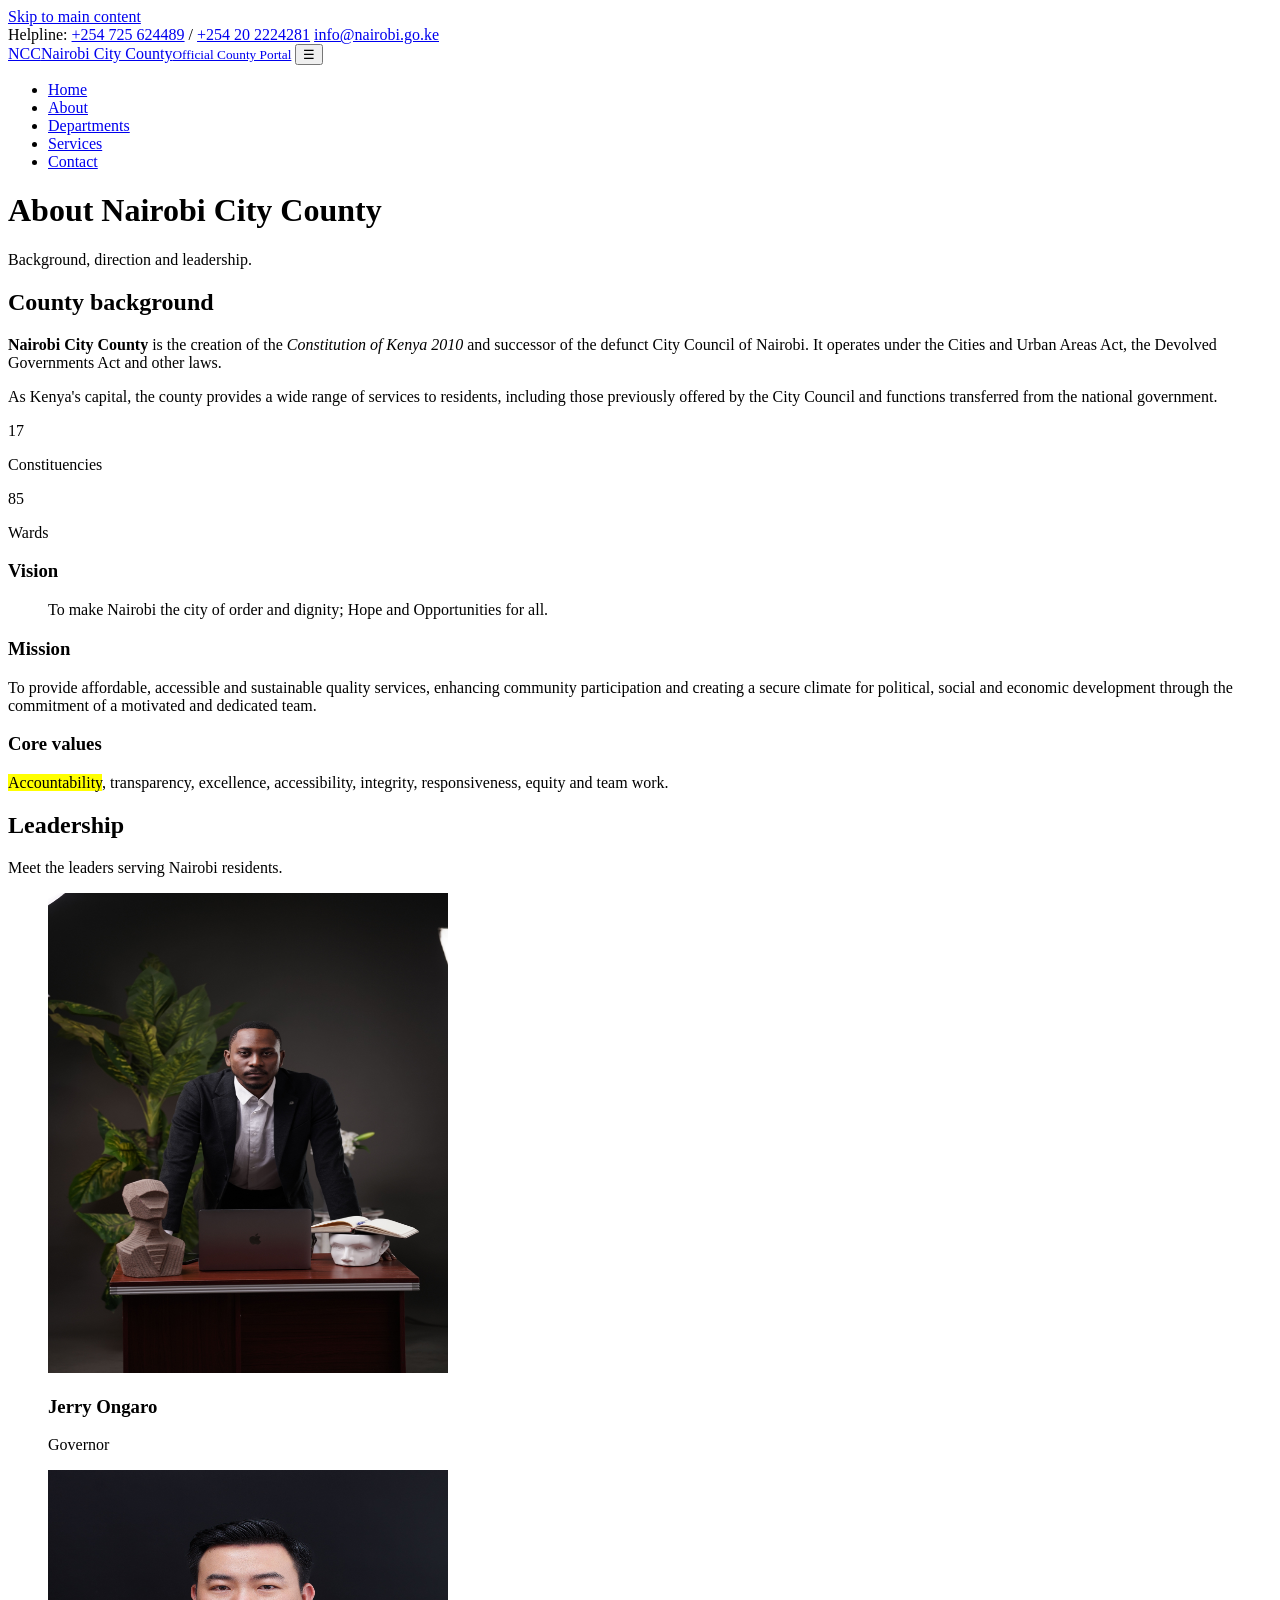
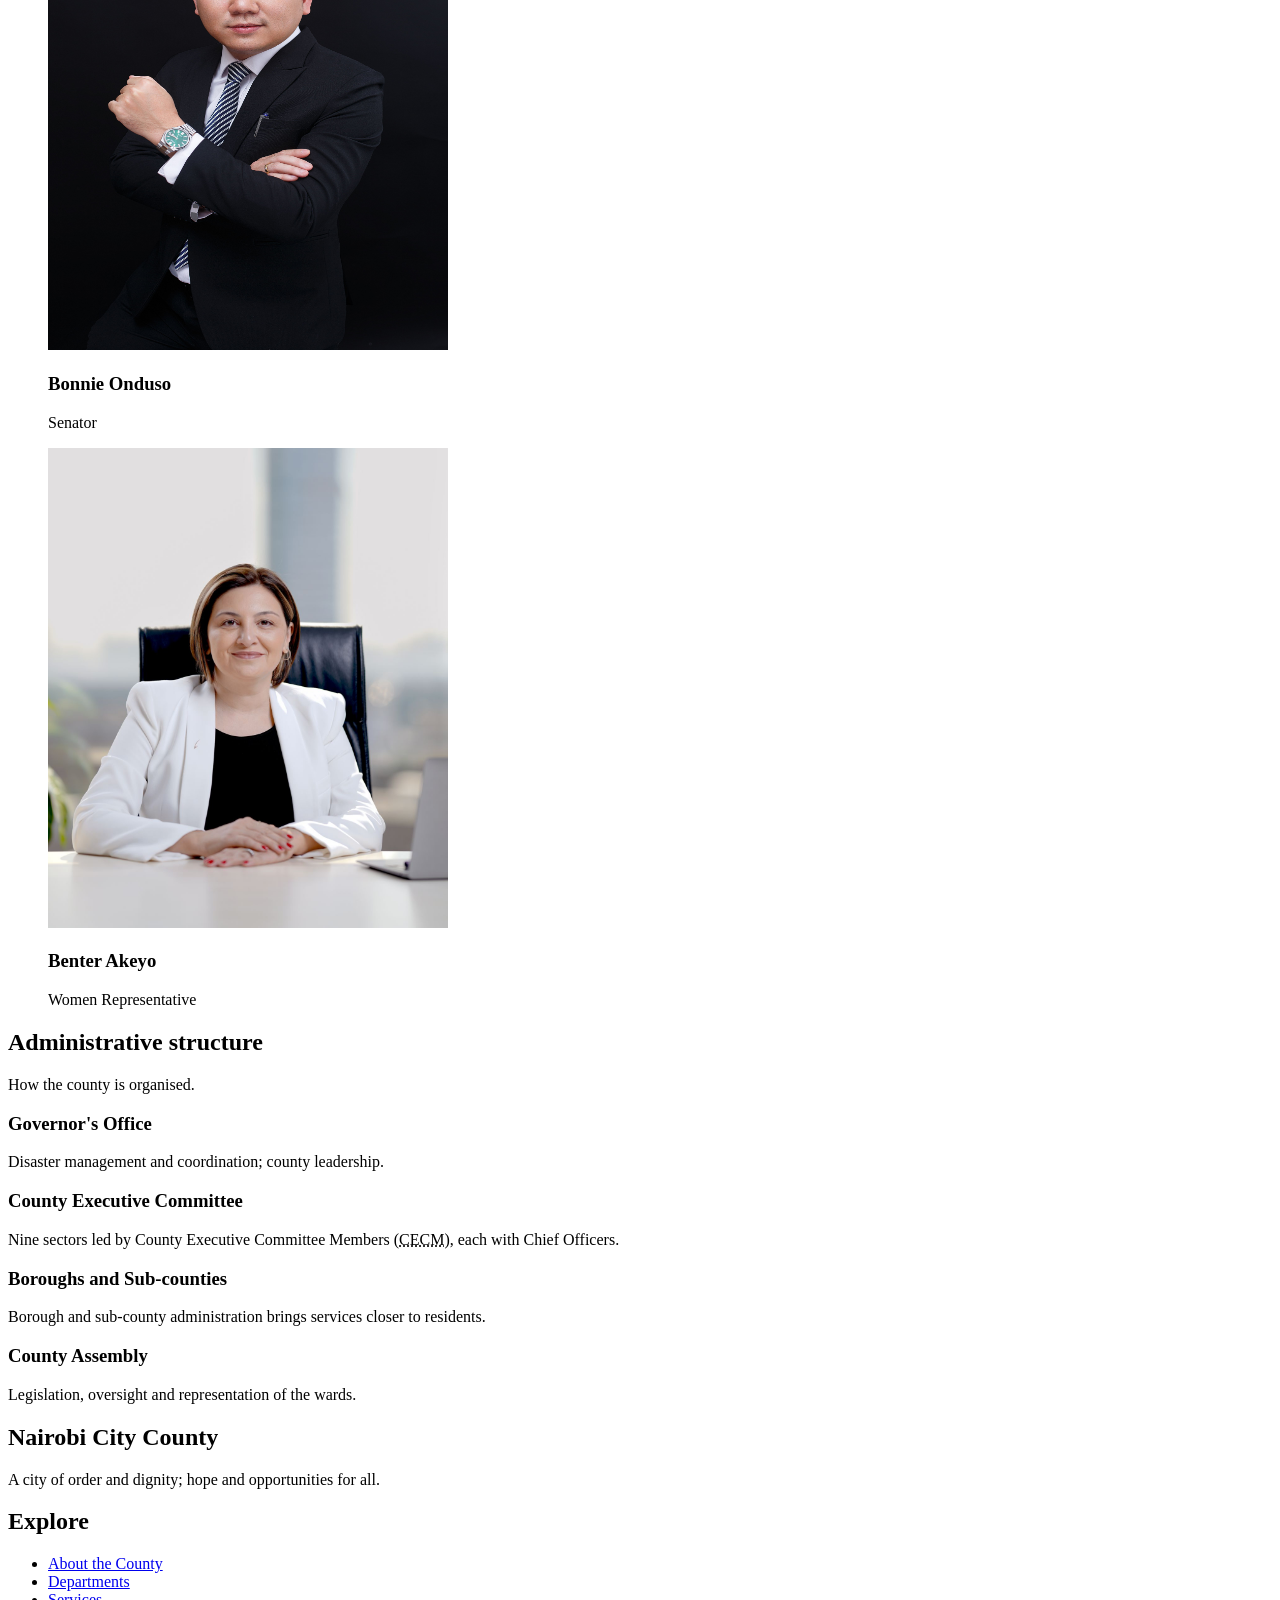
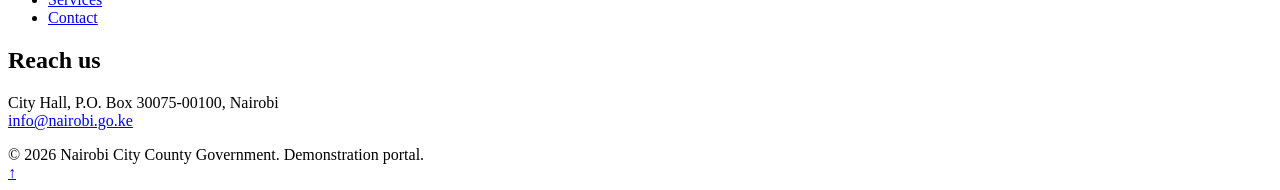
==== about.html @ bbeefb04 "initial commit" ====
<!DOCTYPE html>
<html lang="en">
<head>
  <meta charset="utf-8">
  <meta name="viewport" content="width=device-width,initial-scale=1">
  <title>About | Nairobi City County</title>
  <meta name="description" content="Background, vision, mission, leadership and administrative structure of Nairobi City County.">
  <link rel="preconnect" href="https://fonts.googleapis.com">
  <link rel="stylesheet" href="https://fonts.googleapis.com/css2?family=Inter:wght@400;500;600;700;800&display=swap">
  <link rel="stylesheet" href="style.css">
</head>
<body id="top">
<a class="skip" href="#content">Skip to main content</a>

<aside class="topbar" aria-label="Helpline">
  <div class="wrap flex">
    <span>Helpline: <a href="tel:+254725624489">+254 725 624489</a> / <a href="tel:+254202224281">+254 20 2224281</a></span>
    <span><a href="mailto:info@nairobi.go.ke">info@nairobi.go.ke</a></span>
  </div>
</aside>

<header class="site-header">
  <div class="wrap nav">
    <a class="brand" href="index.html"><span class="logo" aria-hidden="true">NCC</span><span>Nairobi City County<small>Official County Portal</small></span></a>
    <button class="menu-btn" aria-label="Toggle menu" aria-expanded="false" aria-controls="main-menu" type="button">&#9776;</button>
    <nav aria-label="Main navigation">
      <ul id="main-menu">
        <li><a href="index.html">Home</a></li>
        <li><a href="about.html" aria-current="page">About</a></li>
        <li><a href="departments.html">Departments</a></li>
        <li><a href="services.html">Services</a></li>
        <li><a href="contact.html">Contact</a></li>
      </ul>
    </nav>
  </div>
</header>

<main id="content">
  <header class="page-head"><div class="wrap"><h1>About Nairobi City County</h1><p>Background, direction and leadership.</p></div></header>

  <section class="s">
    <div class="wrap two">
      <div>
        <h2 class="t">County background</h2>
        <p><strong>Nairobi City County</strong> is the creation of the <em>Constitution of Kenya 2010</em> and successor of the defunct City Council of Nairobi. It operates under the Cities and Urban Areas Act, the Devolved Governments Act and other laws.</p>
        <p>As Kenya's capital, the county provides a wide range of services to residents, including those previously offered by the City Council and functions transferred from the national government.</p>
      </div>
      <div class="grid g2">
        <div class="card"><p class="stat">17</p><p>Constituencies</p></div>
        <div class="card"><p class="stat">85</p><p>Wards</p></div>
      </div>
    </div>
  </section>

  <section class="s alt">
    <div class="wrap grid g2">
      <div class="card"><h3>Vision</h3><blockquote><p>To make Nairobi the city of order and dignity; Hope and Opportunities for all.</p></blockquote></div>
      <div class="card"><h3>Mission</h3><p>To provide affordable, accessible and sustainable quality services, enhancing community participation and creating a secure climate for political, social and economic development through the commitment of a motivated and dedicated team.</p></div>
      <div class="card" style="grid-column:1/-1"><h3>Core values</h3><p><mark>Accountability</mark>, transparency, excellence, accessibility, integrity, responsiveness, equity and team work.</p></div>
    </div>
  </section>

  <section class="s">
    <div class="wrap">
      <h2 class="t">Leadership</h2>
      <p class="lead">Meet the leaders serving Nairobi residents.</p>
      <div class="grid g3">
        <figure class="card leader">
          <img src="images/governor.jpg" alt="Portrait of Jerry Ongaro" width="400" height="480" loading="lazy">
          <figcaption><h3>Jerry Ongaro</h3><span class="role">Governor</span></figcaption>
        </figure>
        <figure class="card leader">
          <img src="images/senator.jpg" alt="Portrait of Bonnie Onduso" width="400" height="480" loading="lazy">
          <figcaption><h3>Bonnie Onduso</h3><span class="role">Senator</span></figcaption>
        </figure>
        <figure class="card leader">
          <img src="images/women-rep.jpg" alt="Portrait of Benter Akeyo" width="400" height="480" loading="lazy">
          <figcaption><h3>Benter Akeyo</h3><span class="role">Women Representative</span></figcaption>
        </figure>
      </div>
    </div>
  </section>

  <section class="s alt">
    <div class="wrap">
      <h2 class="t">Administrative structure</h2>
      <p class="lead">How the county is organised.</p>
      <div class="grid g4">
        <div class="card"><h3>Governor's Office</h3><p>Disaster management and coordination; county leadership.</p></div>
        <div class="card"><h3>County Executive Committee</h3><p>Nine sectors led by County Executive Committee Members (<abbr title="County Executive Committee Member">CECM</abbr>), each with Chief Officers.</p></div>
        <div class="card"><h3>Boroughs and Sub-counties</h3><p>Borough and sub-county administration brings services closer to residents.</p></div>
        <div class="card"><h3>County Assembly</h3><p>Legislation, oversight and representation of the wards.</p></div>
      </div>
    </div>
  </section>
</main>

<footer class="site-footer">
  <div class="wrap grid g3">
    <section><h2>Nairobi City County</h2><p>A city of order and dignity; hope and opportunities for all.</p></section>
    <section><h2>Explore</h2><ul><li><a href="about.html">About the County</a></li><li><a href="departments.html">Departments</a></li><li><a href="services.html">Services</a></li><li><a href="contact.html">Contact</a></li></ul></section>
    <section><h2>Reach us</h2><p>City Hall, P.O. Box 30075-00100, Nairobi<br><a href="mailto:info@nairobi.go.ke">info@nairobi.go.ke</a></p></section>
  </div>
  <div class="wrap copy">&copy; <span class="yr">2026</span> Nairobi City County Government. Demonstration portal.</div>
</footer>
<a class="to-top" href="#top" aria-label="Back to top">&uarr;</a>
<script src="script.js"></script>
</body>
</html>
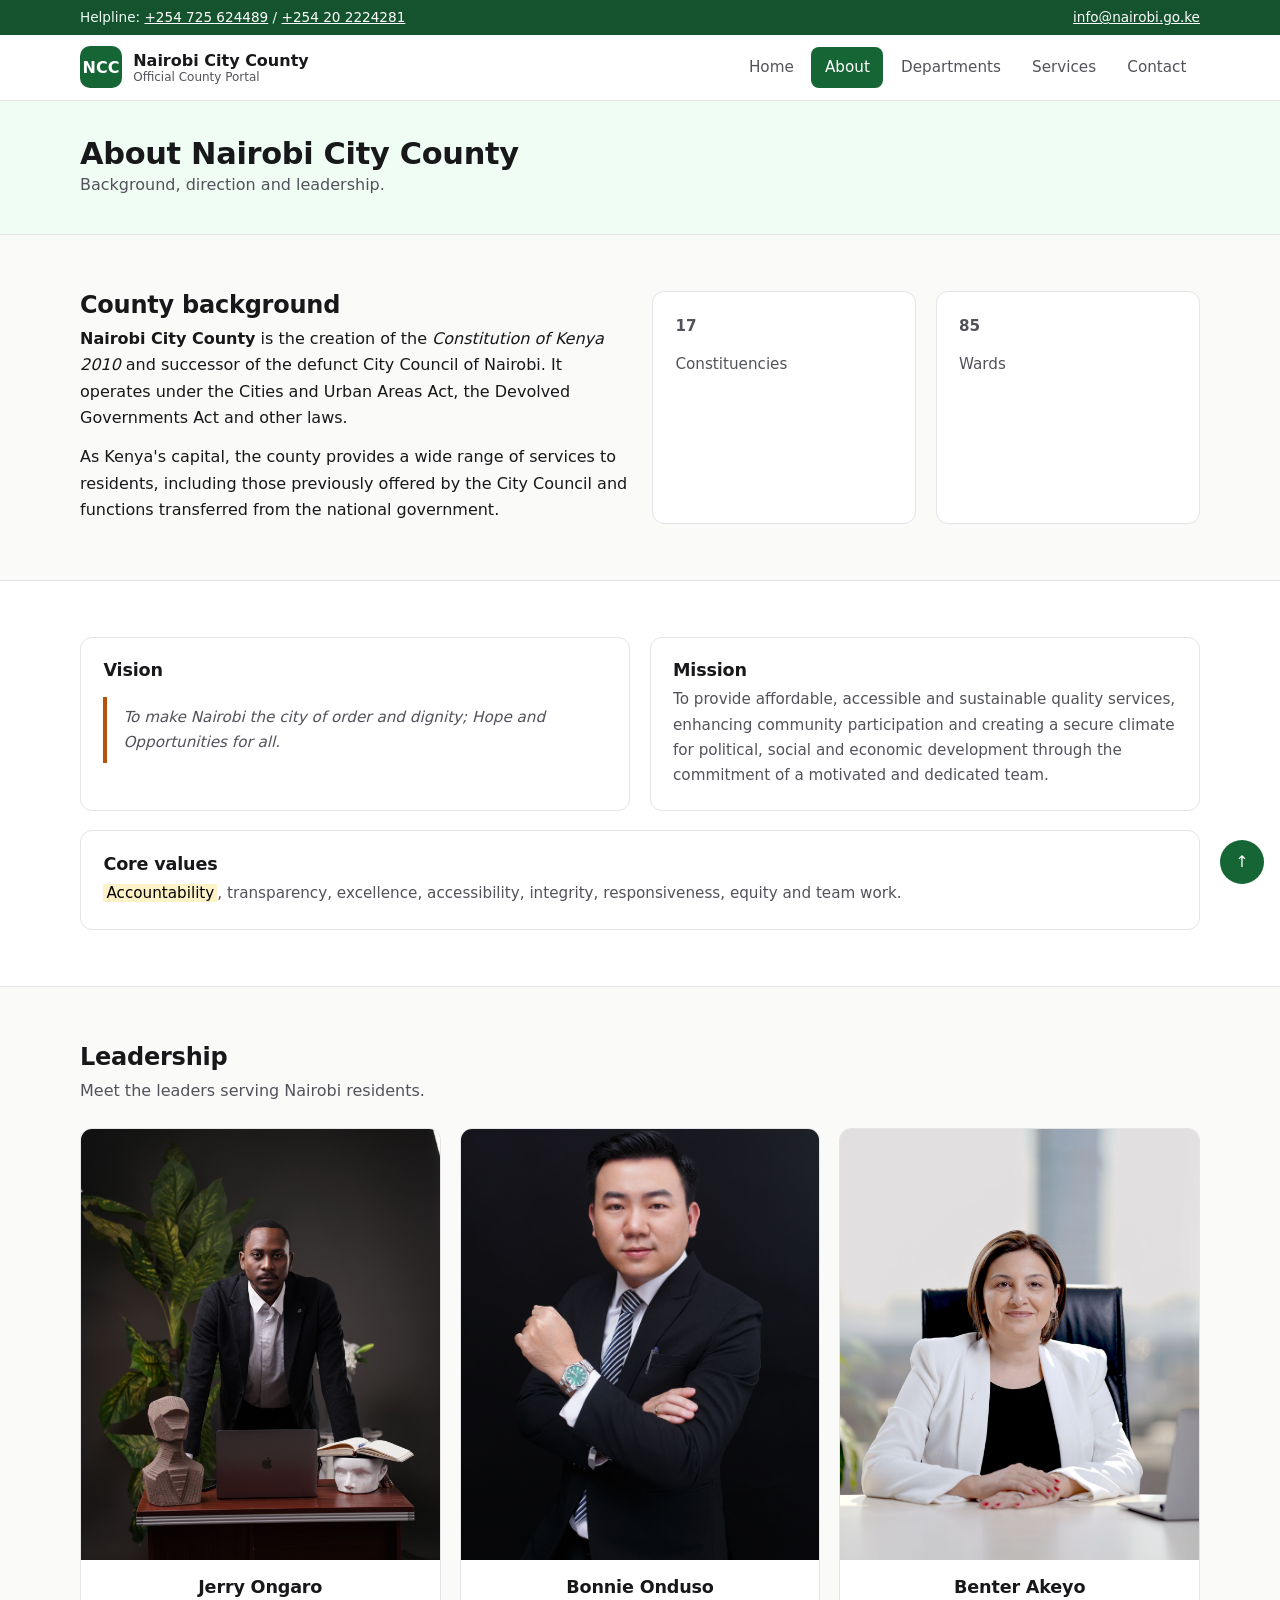
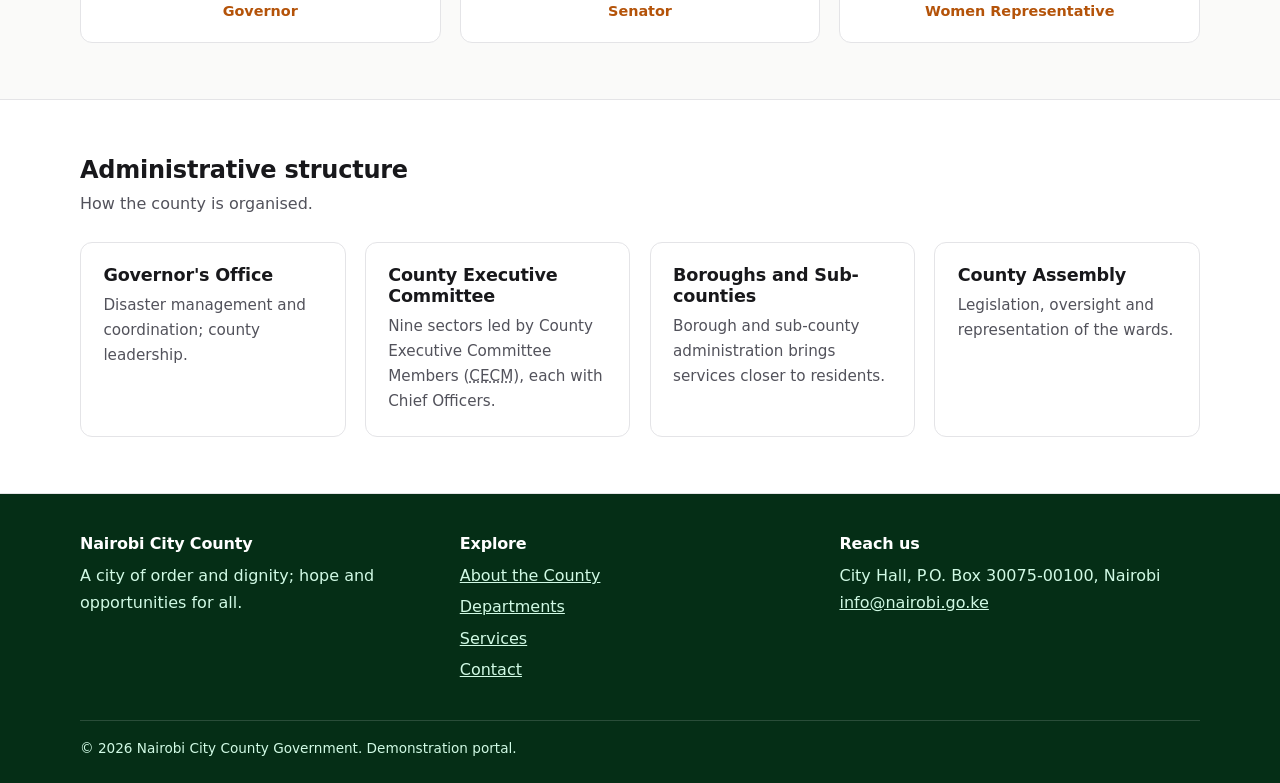
==== commit 0b357498: "Fix the path to my files, styles to <link rel=stylesheet href=CSS/style.css> from <link rel=styleshe" ====
--- a/about.html
+++ b/about.html
@@ -7,7 +7,7 @@
   <meta name="description" content="Background, vision, mission, leadership and administrative structure of Nairobi City County.">
   <link rel="preconnect" href="https://fonts.googleapis.com">
   <link rel="stylesheet" href="https://fonts.googleapis.com/css2?family=Inter:wght@400;500;600;700;800&display=swap">
-  <link rel="stylesheet" href="style.css">
+  <link rel="stylesheet" href="CSS/style.css">
 </head>
 <body id="top">
 <a class="skip" href="#content">Skip to main content</a>
--- a/CSS/style.css
+++ b/CSS/style.css
@@ -0,0 +1,133 @@
+/* ==========================================================
+   EXTERNAL CSS (linked from every page with <link rel="stylesheet">)
+   Approach: MOBILE-FIRST. Base rules = phones. min-width media
+   queries at the bottom enhance for tablets (700px) and desktops (1000px).
+   ========================================================== */
+
+/* 1. CSS variables, colours and typography ------------------ */
+:root{--bg:#fafaf9;--card:#fff;--fg:#18181b;--mut:#52525b;--bd:#e4e4e7;
+--pri:#166534;--pri-d:#14532d;--acc:#b45309;--soft:#f0fdf4;--r:12px}
+
+/* 2. Universal + element selectors; BOX MODEL reset --------- */
+*,*::before,*::after{box-sizing:border-box;margin:0;padding:0} /* border-box: width includes padding+border */
+html{scroll-behavior:smooth}
+body{font-family:Inter,system-ui,-apple-system,"Segoe UI",sans-serif;font-size:1rem;line-height:1.65;
+background-color:var(--bg);color:var(--fg);overflow-x:hidden}
+img{max-width:100%;height:auto;display:block}          /* responsive images, no horizontal scroll */
+a{color:var(--pri)}
+h1,h2,h3,h4{line-height:1.2;letter-spacing:-.01em}     /* grouped selector */
+p+p{margin-top:.8rem}                                  /* adjacent sibling selector */
+:focus-visible{outline:3px solid var(--acc);outline-offset:2px} /* pseudo-class */
+abbr[title]{text-decoration:underline dotted}          /* attribute selector */
+mark{background:#fef3c7;padding:0 .2em}
+blockquote{border-left:4px solid var(--acc);padding:.5rem 1rem;margin:1rem 0;color:var(--mut);font-style:italic}
+.skip{position:absolute;left:-999px;top:0;background:#fff;padding:.5rem 1rem;z-index:50}  /* POSITIONING: absolute */
+.skip:focus{left:0}
+
+/* 3. Layout helpers: container, FLEXBOX and GRID ------------ */
+.wrap{width:min(1120px,92%);margin-inline:auto}
+.grid{display:grid;gap:1.2rem;grid-template-columns:1fr}            /* CSS GRID: 1 column on mobile */
+.flex{display:flex;flex-wrap:wrap;gap:.4rem 1.5rem;justify-content:space-between} /* FLEXBOX */
+
+/* 4. Top bar and header (POSITIONING: sticky + absolute) ---- */
+.topbar{background:var(--pri-d);color:#ecfdf5;font-size:.85rem;padding:.4rem 0}
+.topbar a{color:#fff}
+.site-header{position:sticky;top:0;z-index:20;background:rgba(255,255,255,.96);border-bottom:1px solid var(--bd)}
+.nav{position:relative;display:flex;align-items:center;justify-content:space-between;padding:.7rem 0}
+.brand{display:flex;align-items:center;gap:.7rem;text-decoration:none;color:var(--fg);font-weight:700;line-height:1.2}
+.logo{width:42px;height:42px;border-radius:10px;background:var(--pri);color:#fff;display:grid;place-items:center;font-weight:800}
+.brand small{display:block;font-weight:500;color:var(--mut);font-size:.75rem}
+.menu-btn{background:none;border:1px solid var(--bd);border-radius:8px;padding:.45rem .8rem;font-size:1.2rem;cursor:pointer}
+#main-menu{display:none;position:absolute;left:0;right:0;top:100%;background:#fff;border:1px solid var(--bd);
+border-radius:0 0 var(--r) var(--r);list-style:none;padding:.5rem}
+#main-menu.open{display:block}
+#main-menu a{display:block;padding:.7rem .85rem;border-radius:8px;text-decoration:none;color:var(--mut);font-weight:500}
+#main-menu a:hover{background:var(--soft);color:var(--pri)}
+#main-menu a[aria-current="page"]{background:var(--pri);color:#fff}
+
+/* 5. Hero and page headings --------------------------------- */
+.hero{background:linear-gradient(135deg,#052e16,#166534);color:#fff;padding:3rem 0}
+.hero h1{font-size:2rem;margin-bottom:1rem}
+.hero p{color:#dcfce7;margin-bottom:1.5rem}
+.hero .wrap{display:grid;gap:2rem}
+.panel{background:rgba(255,255,255,.1);border:1px solid rgba(255,255,255,.25);border-radius:var(--r);padding:1.4rem}
+.page-head{background:var(--soft);border-bottom:1px solid var(--bd);padding:2.2rem 0}
+.page-head h1{font-size:1.9rem}.page-head p{color:var(--mut)}
+
+/* 6. Buttons ------------------------------------------------ */
+.btn{display:inline-block;padding:.7rem 1.2rem;border-radius:8px;border:1px solid transparent;
+font:inherit;font-weight:600;text-decoration:none;cursor:pointer;transition:background-color .2s}
+.btn-pri{background:var(--acc);color:#fff}.btn-pri:hover{background:#92400e}
+.btn-out{border-color:rgba(255,255,255,.7);color:#fff;margin-top:.6rem}
+.btn-g{background:var(--pri);color:#fff}.btn-g:hover{background:var(--pri-d)}
+
+/* 7. Sections and cards (margin, padding, border) ----------- */
+.s{padding:2.5rem 0}
+.alt{background:#fff;border-block:1px solid var(--bd)}
+.t{font-size:1.5rem;margin-bottom:.4rem}
+.lead{color:var(--mut);margin-bottom:1.5rem}
+.card{background:var(--card);border:1px solid var(--bd);border-radius:var(--r);padding:1.4rem;margin:0}
+.card h3{font-size:1.1rem;margin-bottom:.4rem}
+.card p,.card li{color:var(--mut);font-size:.95rem}
+.card .meta{font-size:.85rem;margin-top:.7rem;padding-top:.7rem;border-top:1px solid var(--bd)}
+.stat{font-size:2rem;font-weight:800;color:var(--pri)}
+.news time{font-size:.8rem;color:var(--acc);font-weight:600}
+.quick a{display:block;text-decoration:none;color:var(--fg);font-weight:600}
+.quick a span{display:block;font-weight:400;color:var(--mut);font-size:.9rem}
+.quick .card:hover{border-color:var(--pri);box-shadow:0 4px 14px rgba(22,101,52,.12)}
+
+/* 8. Leader cards (figure + figcaption) --------------------- */
+.leader{padding:0;overflow:hidden;text-align:center}
+.leader img{width:100%;aspect-ratio:5/6;object-fit:cover}
+.leader figcaption{padding:1.1rem}
+.leader h3{margin:0}
+.leader .role{color:var(--acc);font-weight:600;font-size:.9rem}
+
+/* 9. SPECIFICITY demo ---------------------------------------
+   Order of strength: inline style > #id > .class > element.
+   .card p        (0,1,1) beats  p        (0,0,1)
+   .leader .role  (0,2,0) beats  .role    (0,1,0)
+   #contact-form button (1,0,1) beats .btn-g (0,1,0) */
+#contact-form button{margin-top:1rem}
+p.note{font-size:.85rem;color:var(--mut)}
+
+/* 10. Forms -------------------------------------------------- */
+fieldset{border:0}
+label{display:block;font-weight:600;font-size:.9rem;margin:.9rem 0 .3rem}
+input,textarea{width:100%;padding:.7rem .8rem;border:1px solid var(--bd);border-radius:8px;font:inherit;background:#fff}
+textarea{min-height:140px;resize:vertical}
+input:focus,textarea:focus{border-color:var(--pri)}
+.hp{position:absolute;left:-9999px}                    /* honeypot field hidden from people */
+#status{margin-top:.8rem;font-weight:600}
+address{font-style:normal}
+iframe{width:100%;height:280px;border:1px solid var(--bd);border-radius:var(--r)}
+
+/* 11. Footer and back-to-top (POSITIONING: fixed) ----------- */
+.site-footer{background:#052e16;color:#d1fae5;padding:2.5rem 0 1.5rem}
+.site-footer a{color:#d1fae5}.site-footer h2{font-size:1rem;color:#fff;margin-bottom:.6rem}
+.site-footer ul{list-style:none}.site-footer li{margin:.3rem 0}
+.copy{border-top:1px solid rgba(255,255,255,.15);margin-top:2rem;padding-top:1rem;font-size:.85rem}
+.to-top{position:fixed;right:1rem;bottom:1rem;width:44px;height:44px;border-radius:50%;background:var(--pri);color:#fff;
+display:grid;place-items:center;text-decoration:none;z-index:30}
+
+/* ==========================================================
+   MEDIA QUERIES (mobile-first: min-width, enhancing upward)
+   ========================================================== */
+@media (min-width:700px){                       /* TABLET */
+  .grid.g2,.grid.g3,.grid.g4{grid-template-columns:repeat(2,1fr)}
+  .hero h1{font-size:2.6rem}
+  .menu-btn{display:none}
+  #main-menu{display:flex;position:static;border:0;padding:0;gap:.25rem;background:none}
+  #main-menu a{padding:.5rem .85rem;font-size:.95rem}
+  .btn-out{margin:0 0 0 .5rem}
+  .two{display:grid;grid-template-columns:1fr 1fr;gap:1.5rem}
+}
+@media (min-width:1000px){                      /* DESKTOP */
+  .grid.g3{grid-template-columns:repeat(3,1fr)}
+  .grid.g4{grid-template-columns:repeat(4,1fr)}
+  .hero{padding:4.5rem 0}
+  .hero .wrap{grid-template-columns:1.3fr 1fr;align-items:center}
+  .hero h1{font-size:3.2rem}
+  .s{padding:3.5rem 0}
+}
+@media (prefers-reduced-motion:reduce){html{scroll-behavior:auto}}
